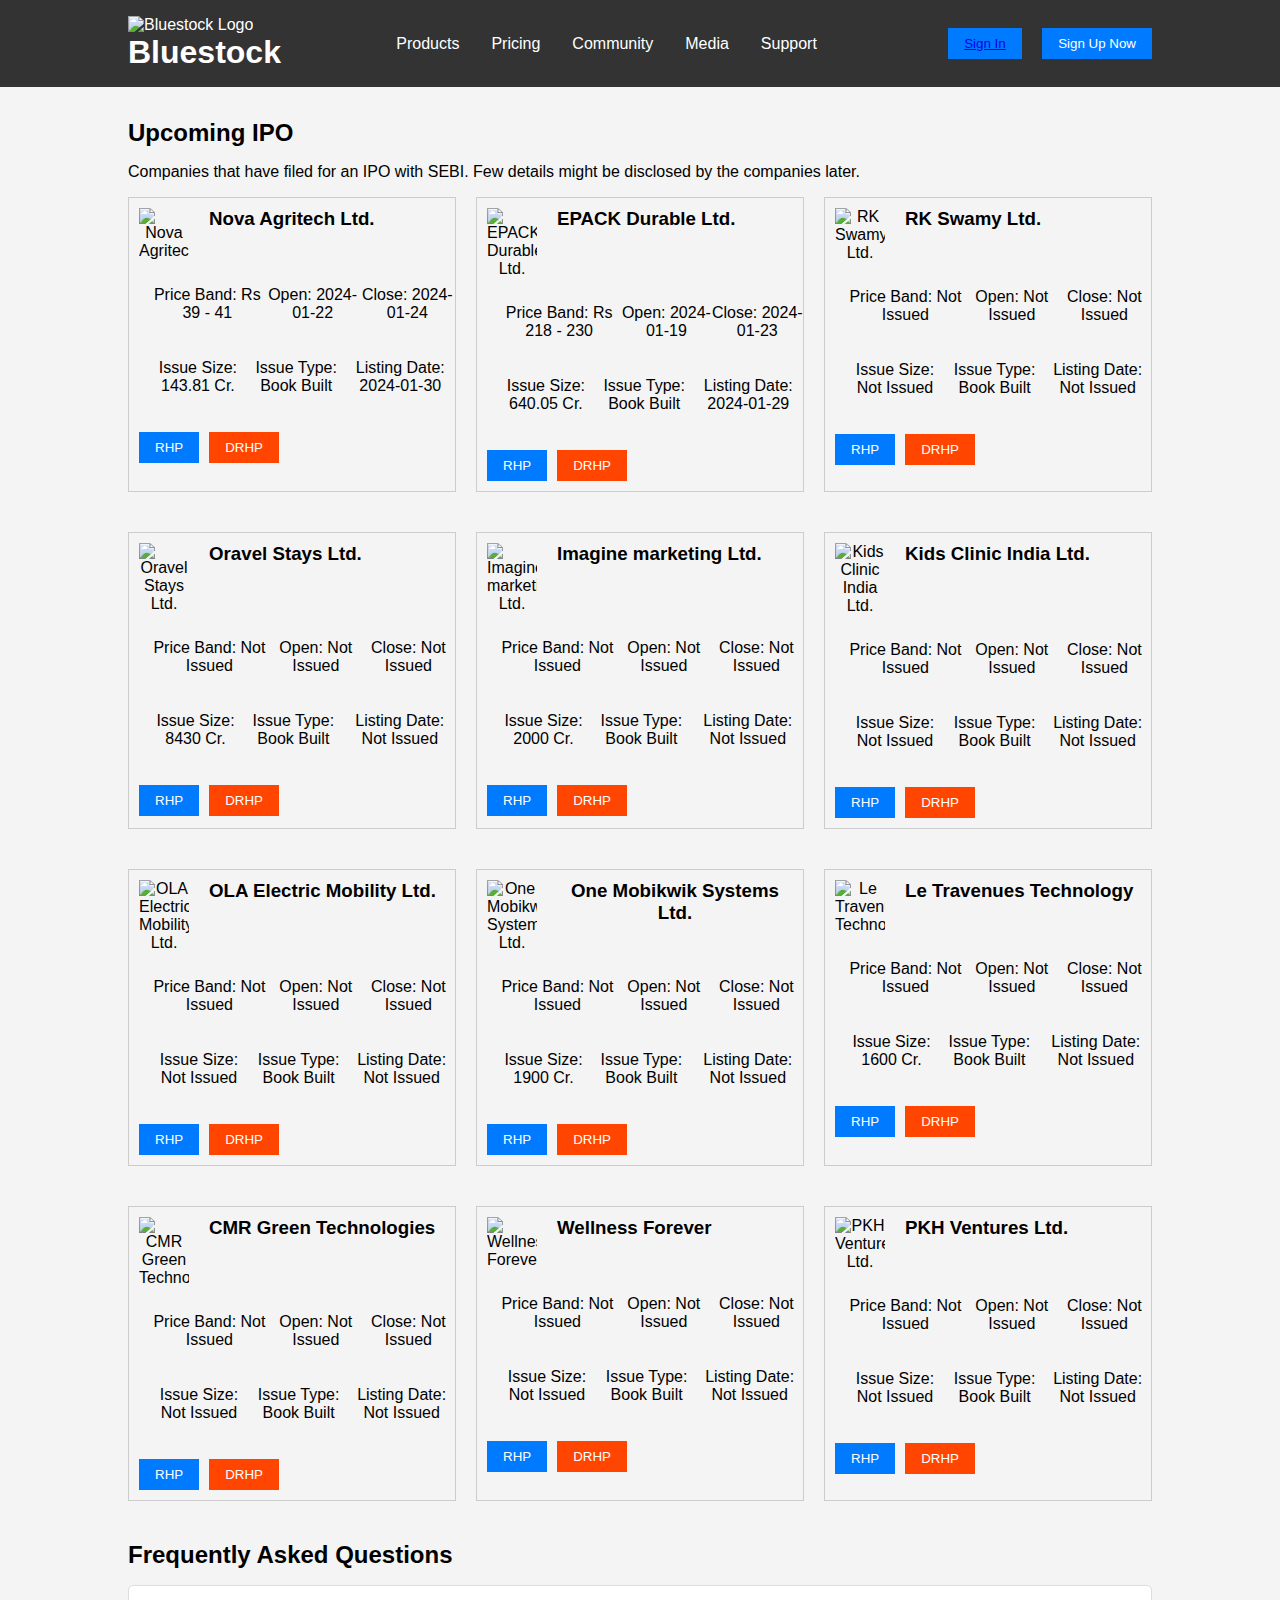
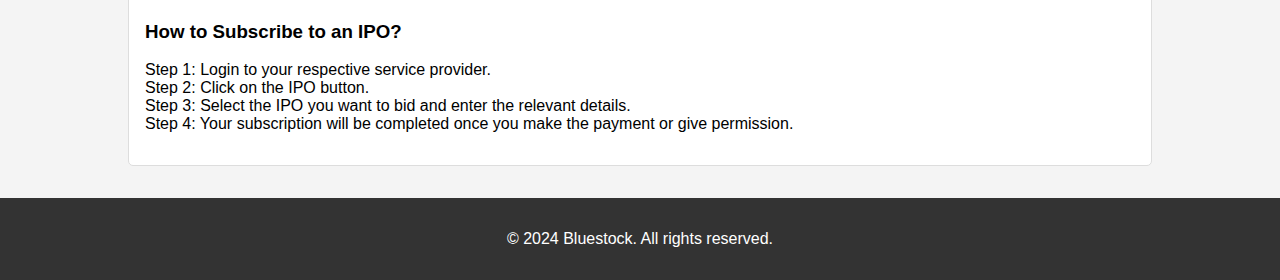
==== Bluestock/Bluestock Main/index.html @ f3063eab "Add files via upload" ====
<!DOCTYPE html>
                        <html lang="en">
                        <head>
                            <meta charset="UTF-8">
                            <meta name="viewport" content="width=device-width, initial-scale=1.0">
                            <title>Bluestock Website</title>
                            <link rel="stylesheet" href="styles.css">
                            <script src="script.js" defer></script>
                            <style>
                                .ipo-item {
                                    display: flex;
                                    flex-direction: column;
                                    align-items: flex-start;
                                    padding: 10px;
                                    border: 1px solid #ccc;
                                    margin-bottom: 20px;
                                }
                                .ipo-item img {
                                    width: 50px; /* Adjust the size as needed */
                                    height: auto;
                                    margin-bottom: 10px;
                                }
                                .ipo-row {
                                    display: flex;
                                    justify-content: space-between;
                                    width: 100%;
                                    margin-bottom: 5px;
                                }
                                .button-row {
                                    display: flex;
                                    justify-content: flex-start;
                                    gap: 10px; 
                                }
                                .header-row{
                                    display: flex;
                                    justify-content: flex-start;
                                    gap: 20px;
                                }
                            </style>
                        </head>
                        <body>
                            <header>
                                <div class="container">
                                    <div class="logo">
                                        <img src="assets/bluestock logo.png" alt="Bluestock Logo">
                                        <h1>Bluestock</h1>
                                    </div>
                                    <nav>
                                        <ul>
                                            <li><a href="products.html">Products</a></li>
                                            <li><a href="pricing.html">Pricing</a></li>
                                            <li><a href="community.html">Community</a></li>
                                            <li><a href="media.html">Media</a></li>
                                            <li><a href="support.html">Support</a></li>
                                        </ul>
                                    </nav>
                                    <div class="auth-buttons">
                                        <button onclick="location.href='signin.html'"><a href="https://play.google.com/store/apps/details?id=in.bluestock.app" class="app-link">Sign In</a></button>
                                        <button onclick="location.href='signup.html'">Sign Up Now</button>
                                    </div>
                                </div>
                            </header>
                            <main>
                                <section class="upcoming-ipo">
                                    <h2>Upcoming IPO</h2>
                                    <p>Companies that have filed for an IPO with SEBI. Few details might be disclosed by the companies later.</p>
                                    <div class="ipo-list">
                                        <div class="ipo-item">
                                            <div class="header-row">
                                            <img src="assets/IPO Item/Nova Agritech Ltd..png" alt="Nova Agritech">
                                            <h3>Nova Agritech Ltd.</h3>
                                            </div>
                                            <div class="ipo-row">
                                                <p>Price Band: Rs 39 - 41</p>
                                                <p>Open: 2024-01-22</p>
                                                <p>Close: 2024-01-24</p>
                                            </div>
                                            <div class="ipo-row">
                                                <p>Issue Size: 143.81 Cr.</p>
                                                <p>Issue Type: Book Built</p>
                                                <p>Listing Date: 2024-01-30</p>
                                            </div>
                                            <div class="button-row">
                                                <button class="rhp">RHP</button>
                                                <button class="drhp">DRHP</button>
                                            </div>
                                        </div>
                                        <div class="ipo-item">
                                            <div class="header-row">
                                            <img src="assets/IPO Item/EPACK Durable Ltd..png" alt="EPACK Durable Ltd.">
                                            <h3>EPACK Durable Ltd.</h3>
                                            </div>
                                            <div class="ipo-row">
                                                <p>Price Band: Rs 218 - 230</p>
                                                <p>Open: 2024-01-19</p>
                                                <p>Close: 2024-01-23</p>
                                            </div>
                                            <div class="ipo-row">
                                                <p>Issue Size: 640.05 Cr.</p>
                                                <p>Issue Type: Book Built</p>
                                                <p>Listing Date: 2024-01-29</p>
                                            </div>
                                            <div class="button-row">
                                                <button class="rhp">RHP</button>
                                                <button class="drhp">DRHP</button>
                                            </div>
                                        </div>
                                        <div class="ipo-item">
                                            <div class="header-row">
                                            <img src="assets/IPO Item/RK Swamy Ltd..png" alt="RK Swamy Ltd.">
                                            <h3>RK Swamy Ltd.</h3>
                                            </div>
                                            <div class="ipo-row">
                                                <p>Price Band: Not Issued</p>
                                                <p>Open: Not Issued</p>
                                                <p>Close: Not Issued</p>
                                            </div>
                                            <div class="ipo-row">
                                                <p>Issue Size: Not Issued</p>
                                                <p>Issue Type: Book Built</p>
                                                <p>Listing Date: Not Issued</p>
                                            </div>
                                            <div class="button-row">
                                                <button class="rhp">RHP</button>
                                                <button class="drhp">DRHP</button>
                                            </div>
                                        </div>
                                        <div class="ipo-item">
                                            <div class="header-row">
                                            <img src="assets/IPO Item/Oravel Stays Ltd..png" alt="Oravel Stays Ltd.">
                                            
                                            <h3>Oravel Stays Ltd.</h3>
                                            </div>
                                            <div class="ipo-row">
                                                <p>Price Band: Not Issued</p>
                                                <p>Open: Not Issued</p>
                                                <p>Close: Not Issued</p>
                                            </div>
                                            <div class="ipo-row">
                                                <p>Issue Size: 8430 Cr.</p>
                                                <p>Issue Type: Book Built</p>
                                                <p>Listing Date: Not Issued</p>
                                            </div>
                                            <div class="button-row">
                                                <button class="rhp">RHP</button>
                                                <button class="drhp">DRHP</button>
                                            </div>
                                        </div>
                                        <div class="ipo-item">
                                            <div class="header-row">
                                            <img src="assets/IPO Item/Imagine marketing Ltd..png" alt="Imagine marketing Ltd.">
                                            <h3>Imagine marketing Ltd.</h3>
                                            </div>
                                            <div class="ipo-row">
                                                <p>Price Band: Not Issued</p>
                                                <p>Open: Not Issued</p>
                                                <p>Close: Not Issued</p>
                                            </div>
                                            <div class="ipo-row">
                                                <p>Issue Size: 2000 Cr.</p>
                                                <p>Issue Type: Book Built</p>
                                                <p>Listing Date: Not Issued</p>
                                            </div>
                                            <div class="button-row">
                                                <button class="rhp">RHP</button>
                                                <button class="drhp">DRHP</button>
                                            </div>
                                        </div>
                                        <div class="ipo-item">
                                            <div class="header-row">
                                            <img src="assets/IPO Item/Kids Clinic India Ltd..png" alt="Kids Clinic India Ltd.">
                                            <h3>Kids Clinic India Ltd.</h3>
                                            </div>
                                            <div class="ipo-row">
                                                <p>Price Band: Not Issued</p>
                                                <p>Open: Not Issued </p>
                                                <p> Close:  Not Issued</p>
                                            </div>
                                            <div class="ipo-row">
                                                <p>Issue Size: Not Issued</p>
                                                <p>Issue Type: Book Built</p>
                                                <p>Listing Date: Not Issued</p>
                                            </div>
                                            <div class="button-row">
                                                <button class="rhp">RHP</button>
                                                <button class="drhp">DRHP</button>
                                            </div>
                                        </div>
                                        <div class="ipo-item">
                                            <div class="header-row">
                                            <img src="assets/IPO Item/OLA Electric Mobility Ltd..png" alt="OLA Electric Mobility Ltd.">
                                            <h3>OLA Electric Mobility Ltd.</h3>
                                            </div>
                                            <div class="ipo-row">
                                                <p>Price Band: Not Issued</p>
                                                <p>Open: Not Issued</p>
                                                <p>Close: Not Issued</p>
                                            </div>
                                            <div class="ipo-row">
                                                <p>Issue Size: Not Issued</p>
                                                <p>Issue Type: Book Built</p>
                                                <p>Listing Date: Not Issued</p>
                                            </div>
                                            <div class="button-row">
                                                <button class="rhp">RHP</button>
                                                <button class="drhp">DRHP</button>
                                            </div>
                                        </div>
                                        <div class="ipo-item">
                                            <div class="header-row">
                                            <img src="assets/IPO Item/One MObikwik Systems Ltd..png" alt="One Mobikwik Systems Ltd.">
                                            <h3>One Mobikwik Systems Ltd.</h3>
                                            </div>
                                            <div class="ipo-row">
                                                <p>Price Band: Not Issued</p>
                                                <p>Open: Not Issued</p>
                                                <p>Close: Not Issued</p>
                                            </div>
                                            <div class="ipo-row">
                                                <p>Issue Size: 1900 Cr.</p>
                                                <p>Issue Type: Book Built</p>
                                                <p>Listing Date: Not Issued</p>
                                            </div>
                                            <div class="button-row">
                                                <button class="rhp">RHP</button>
                                                <button class="drhp">DRHP</button>
                                            </div>
                                            </div>
                                            <div class="ipo-item">
                                                <div class="header-row">
                                                <img src="assets/IPO Item/Le Travenues Technology.png" alt="Le Travenues Technology">
                                                <h3>Le Travenues Technology</h3>
                                            </div>
                                                <div class="ipo-row">
                                                <p>Price Band: Not Issued</p>
                                                <p>Open: Not Issued</p>
                                                <p>Close: Not Issued</p>
                                                </div>
                                                <div class="ipo-row">
                                                <p>Issue Size: 1600 Cr.</p>
                                                <p>Issue Type: Book Built</p>
                                                <p>Listing Date: Not Issued</p>
                                                </div>
                                                <div class="button-row">
                                                    <button class="rhp">RHP</button>
                                                    <button class="drhp">DRHP</button>
                                                </div>
                                            </div>
                                            <div class="ipo-item">
                                                <div class="header-row">
                                                <img src="assets/IPO Item/CMR Green Technologies.png" alt="CMR Green Technologies">
                                                <h3>CMR Green Technologies</h3>
                                                </div>
                                                <div class="ipo-row">
                                                <p>Price Band: Not Issued</p>
                                                <p>Open: Not Issued</p>
                                                <p>Close: Not Issued</p>
                                                </div>
                                                <div class="ipo-row">
                                                <p>Issue Size: Not Issued</p>
                                                <p>Issue Type: Book Built</p>
                                                <p>Listing Date: Not Issued</p>
                                                </div>
                                                <div class="button-row">
                                                    <button class="rhp">RHP</button>
                                                    <button class="drhp">DRHP</button>
                                                </div>
                                            </div>
                                            <div class="ipo-item">
                                                <div class="header-row">
                                                <img src="assets/IPO Item/wellness Forever.png" alt="Wellness Forever">
                                                <h3>Wellness Forever</h3>
                                                </div>
                                                <div class="ipo-row">
                                                <p>Price Band: Not Issued</p>
                                                <p>Open: Not Issued</p>
                                                <p>Close: Not Issued</p>
                                                </div>
                                                <div class="ipo-row">
                                                <p>Issue Size: Not Issued</p>
                                                <p>Issue Type: Book Built</p>
                                                <p>Listing Date: Not Issued</p>
                                                </div>
                                                <div class="button-row">
                                                    <button class="rhp">RHP</button>
                                                    <button class="drhp">DRHP</button>
                                                </div>
                                            </div>
                                            <div class="ipo-item">
                                                <div class="header-row">
                                                <img src="assets/IPO Item/PKH Ventures Ltd..png" alt="PKH Ventures Ltd.">
                                                <h3>PKH Ventures Ltd.</h3>
                                                </div>
                                                <div class="ipo-row">
                                                <p>Price Band: Not Issued</p>
                                                <p>Open: Not Issued</p>
                                                <p>Close: Not Issued</p>
                                                </div>
                                                <div class="ipo-row">
                                                <p>Issue Size: Not Issued</p>
                                                <p>Issue Type: Book Built</p>
                                                <p>Listing Date: Not Issued</p>
                                                </div>
                                                <div class="button-row">
                                                    <button class="rhp">RHP</button>
                                                    <button class="drhp">DRHP</button>
                                                </div>
                                            </div>
                                            
                                        </div>
                                    </section>
                                    <section class="faq">
                                        <h2>Frequently Asked Questions</h2>
                                        <div class="faq-item">
                                            <h3>How to Subscribe to an IPO?</h3>
                                            <p>
                                                Step 1: Login to your respective service provider.<br>
                                                Step 2: Click on the IPO button.<br>
                                                Step 3: Select the IPO you want to bid and enter the relevant details.<br>
                                                Step 4: Your subscription will be completed once you make the payment or give permission.
                                            </p>
                                        </div>
                                       
                                    </section>
                                </main>
                                <footer>
                                    <p>&copy; 2024 Bluestock. All rights reserved.</p>
                                </footer>
                            </body>
                            </html>
---- Bluestock/Bluestock Main/styles.css ----
body {
  font-family: Arial, sans-serif;
  margin: 0;
  padding: 0;
  background-color: #f4f4f4;
}

header {
  background-color: #333;
  color: white;
  padding: 1rem 0;
}

.container {
  width: 80%;
  margin: 0 auto;
  display: flex;
  justify-content: space-between;
  align-items: center;
}

.logo img {
  width: 50px;
  height: auto;
  margin-right: 10px;
}

.logo h1 {
  margin: 0;
}

nav ul {
  list-style: none;
  margin: 0;
  padding: 0;
  display: flex;
}

nav ul li {
  margin: 0 1rem;
}

nav ul li a {
  color: white;
  text-decoration: none;
}

.auth-buttons button {
  margin-left: 1rem;
  padding: 0.5rem 1rem;
  background-color: #007bff;
  color: white;
  border: none;
  cursor: pointer;
}

.auth-buttons button:hover {
  background-color: #0056b3;
}

main {
  width: 80%;
  margin: 2rem auto;
}

.upcoming-ipo h2,
.faq h2 {
  margin-bottom: 1rem;
}

/* .ipo-list {
  display: grid;
  grid-template-columns: repeat(3, 1fr);
  grid-gap: 1rem;
}

.ipo-item {
  background-color: white;
  padding: 1rem;
  border: 1px solid #ddd;
  border-radius: 5px;
  text-align: center;
} */

.ipo-list {
  display: grid;
  grid-template-columns: repeat(3, 1fr);
  gap: 20px;
}

.ipo-item {
  border: 1px solid #ddd;
  padding: 10px;
  text-align: center;
}


.ipo-item img {
  width: 100%;
  height: auto;
  margin-bottom: 1rem;
}

.ipo-item h3 {
  margin-top: 0;
}

.ipo-item button {
  margin-top: 1rem;
  padding: 0.5rem 1rem;
  background-color: #007bff;
  color: white;
  border: none;
  cursor: pointer;
}

.ipo-item button:hover {
  background-color: #0056b3;
}

 .drhp {
  background-color: orangered !important;
}
.rhp{
  color: #ddd;
  
}

.faq-item {
  background-color: white;
  padding: 1rem;
  border: 1px solid #ddd;
  border-radius: 5px;
  margin-bottom: 1rem;
}
.ipo-row {
  display: flex;
  justify-content: space-between;
  width: 88.5%;
  padding-left: 10px;
  padding-right: 10px;
  margin: 0px;
  
}
.ipo-details {
  display: flex;
  flex-direction: column;
  align-items: flex-start;
  gap: 5px;
}
footer {
  text-align: center;
  padding: 1rem 0;
  background-color: #333;
  color: white;
}
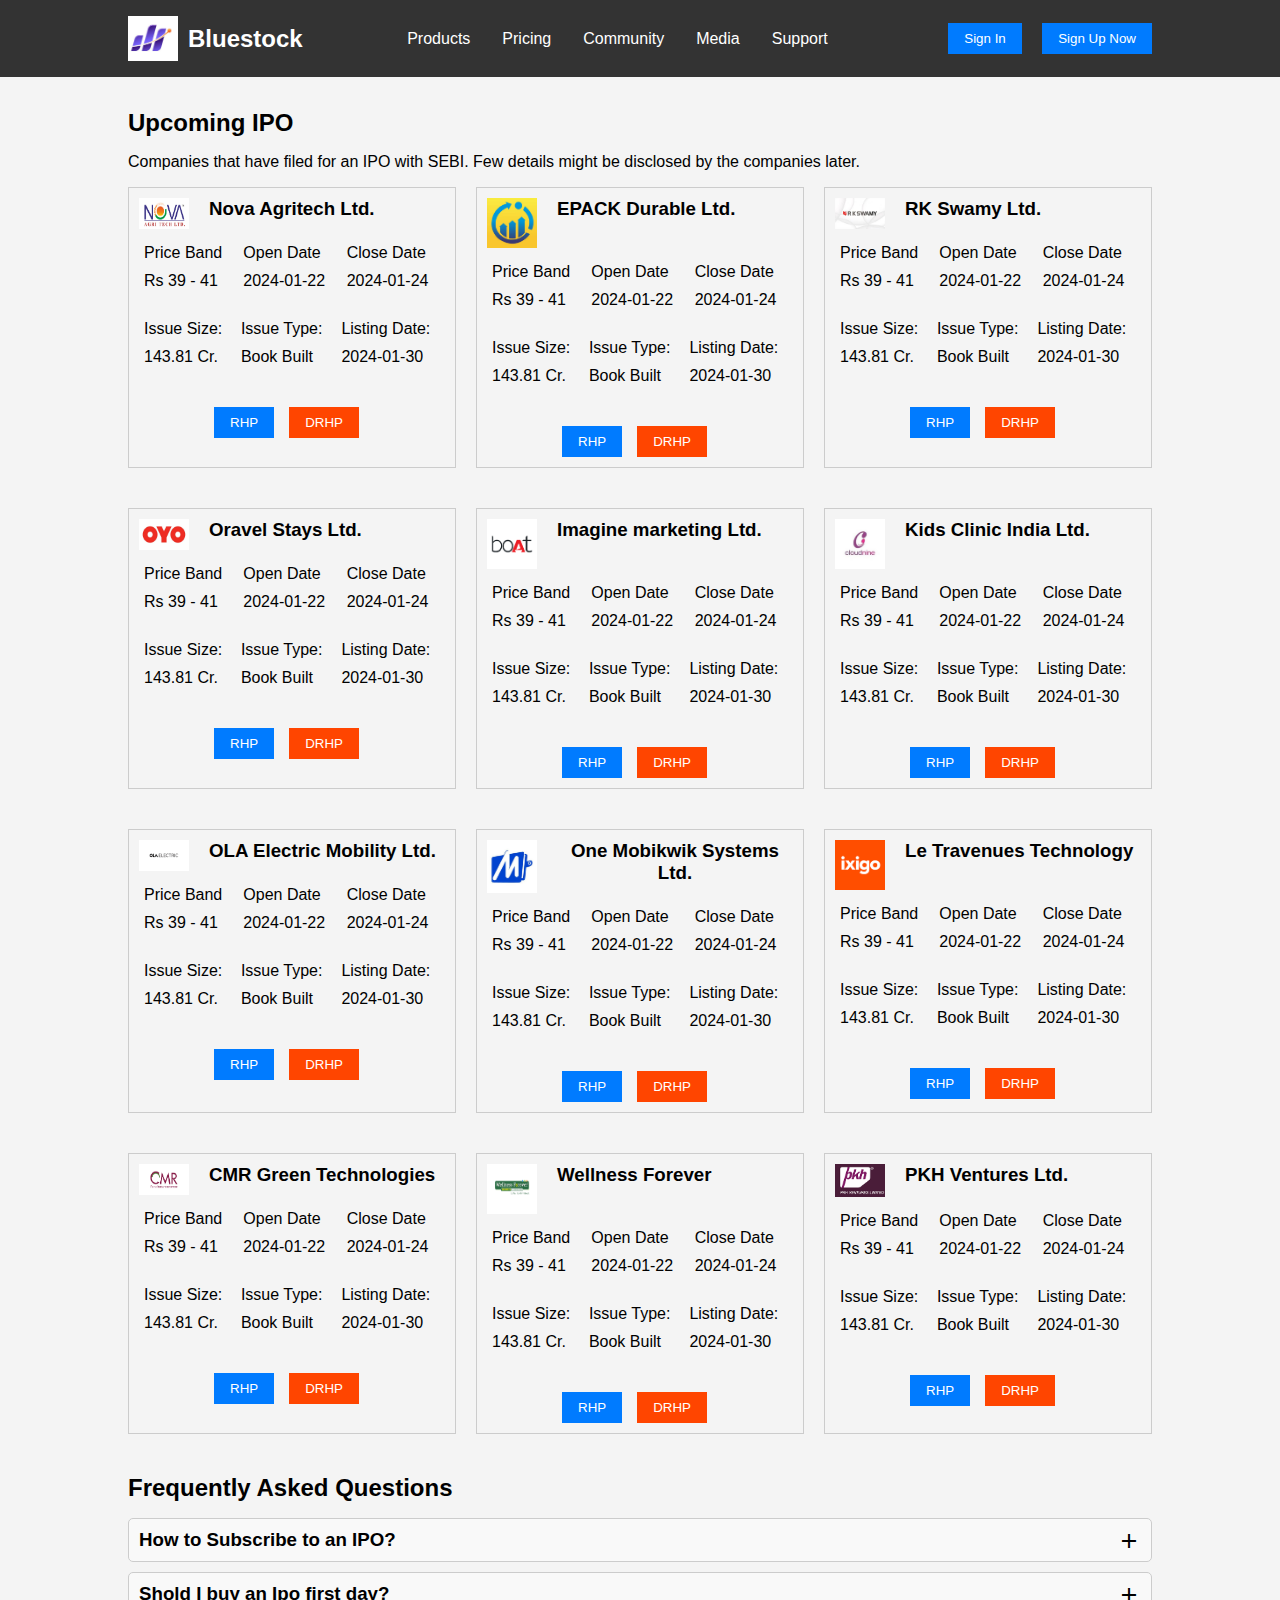
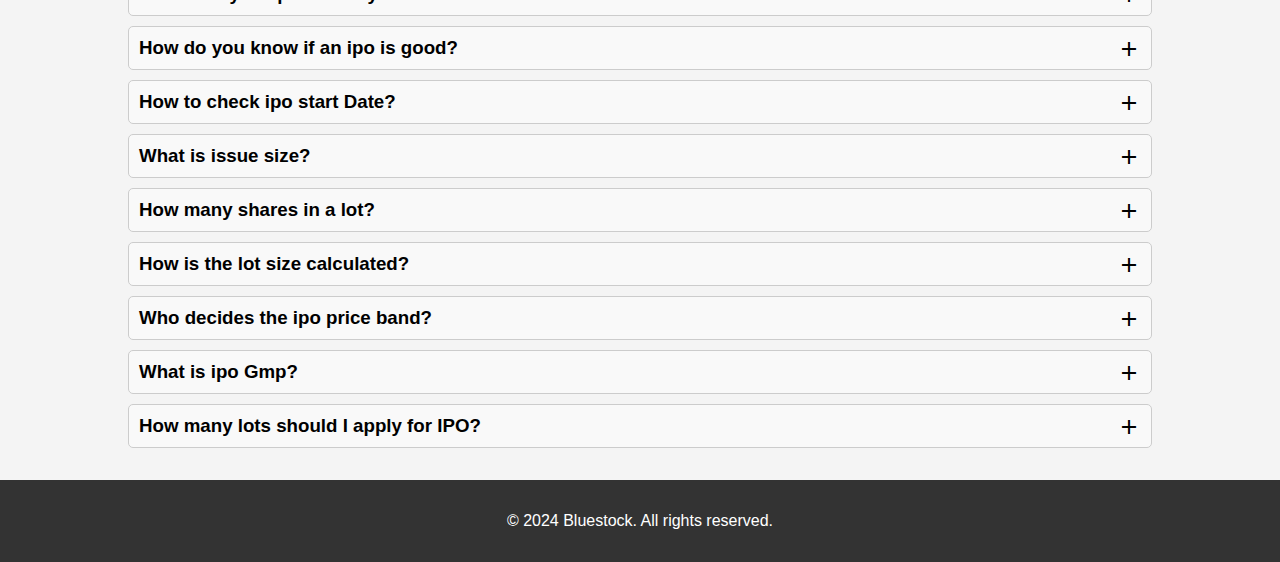
==== commit dc962359: "Add files via upload" ====
--- a/Bluestock/Bluestock Main/index.html
+++ b/Bluestock/Bluestock Main/index.html
@@ -5,6 +5,7 @@
                             <meta name="viewport" content="width=device-width, initial-scale=1.0">
                             <title>Bluestock Website</title>
                             <link rel="stylesheet" href="styles.css">
+                            <link rel="stylesheet" href="https://fonts.googleapis.com/css2?family=Material+Symbols+Outlined:opsz,wght,FILL,GRAD@20..48,100..700,0..1,-50..200" />
                             <script src="script.js" defer></script>
                             <style>
                                 .ipo-item {
@@ -36,6 +37,88 @@
                                     justify-content: flex-start;
                                     gap: 20px;
                                 }
+                                .faq-item {
+    position: relative;
+    padding: 10px;
+    border: 1px solid #ccc;
+    margin: 10px 0;
+    background-color: #f9f9f9;
+  }
+
+  .faq-item h3 {
+    margin: 0;
+    padding-right: 30px; /* Space for the icon */
+  }
+
+  .faq-item .material-symbols-outlined {
+    position: absolute;
+    top: 10px;
+    right: 10px;
+    cursor: pointer;
+  }
+
+  .faq-item {
+    position: relative;
+    padding: 10px;
+    border: 1px solid #ccc;
+    margin: 10px 0;
+    background-color: #f9f9f9;
+  }
+
+  .faq-item h3 {
+    margin: 0;
+    padding-right: 30px; /* Space for the icon */
+    cursor: pointer;
+  }
+
+  .faq-item p {
+    display: none; /* Initially hide the paragraph */
+  }
+
+  .faq-item .material-symbols-outlined {
+    position: absolute;
+    top: 10px;
+    right: 10px;
+    cursor: pointer;
+  }
+
+    
+  table {
+    width: 100%;
+    border-collapse: collapse;
+    border-spacing: 0 10px; /* Space between rows */
+    margin-bottom: 20px;
+  }
+  th, td {
+    padding: 5px 5px; /* Add padding inside cells */
+    text-align: left;
+    
+  }
+
+  .button-row {
+    display: flex;
+    justify-content: center;
+    align-items: center; /* Center the buttons horizontally */
+    gap: 15px; /* Space between buttons */
+    margin-left: 75px;
+  }
+ 
+  .logo {
+    display: flex; /* Make the container a flexbox */
+    align-items: center; /* Center items vertically */
+  }
+
+  .logo img {
+    width: 50px; /* Set a fixed width for the image */
+    height: auto; /* Maintain aspect ratio */
+    margin-right: 10px; /* Space between image and heading */
+  }
+
+  .logo h1 {
+    margin: 0; /* Remove default margin */
+    font-size: 24px; /* Set font size */
+  }
+ 
                             </style>
                         </head>
                         <body>
@@ -70,16 +153,38 @@
                                             <img src="assets/IPO Item/Nova Agritech Ltd..png" alt="Nova Agritech">
                                             <h3>Nova Agritech Ltd.</h3>
                                             </div>
-                                            <div class="ipo-row">
-                                                <p>Price Band: Rs 39 - 41</p>
-                                                <p>Open: 2024-01-22</p>
-                                                <p>Close: 2024-01-24</p>
-                                            </div>
-                                            <div class="ipo-row">
-                                                <p>Issue Size: 143.81 Cr.</p>
-                                                <p>Issue Type: Book Built</p>
-                                                <p>Listing Date: 2024-01-30</p>
-                                            </div>
+                                            <table>
+                                               
+                                                <tr>
+                                                  <td>Price Band</td>
+                                                  <td>Open Date</td>
+                                                  <td>Close Date</td>
+                                                 
+                                                </tr>
+                                                <tr>
+                                                    <td>Rs 39 - 41</td>
+                                                  <td>2024-01-22</td>
+                                                  <td>2024-01-24</td>
+                                                </tr>
+                                              
+                                              </table>
+
+                                              <table>
+                                               
+                                                <tr>
+                                                  <td>Issue Size:</td>
+                                                  <td>Issue Type:</td>
+                                                  <td>Listing Date:</td>
+                                                 
+                                                </tr>
+                                                <tr>
+                                                    <td>143.81 Cr.</td>
+                                                  <td>Book Built</td>
+                                                  <td>2024-01-30</td>
+                                                </tr>
+                                              
+                                              </table>
+                                            
                                             <div class="button-row">
                                                 <button class="rhp">RHP</button>
                                                 <button class="drhp">DRHP</button>
@@ -90,16 +195,37 @@
                                             <img src="assets/IPO Item/EPACK Durable Ltd..png" alt="EPACK Durable Ltd.">
                                             <h3>EPACK Durable Ltd.</h3>
                                             </div>
-                                            <div class="ipo-row">
-                                                <p>Price Band: Rs 218 - 230</p>
-                                                <p>Open: 2024-01-19</p>
-                                                <p>Close: 2024-01-23</p>
-                                            </div>
-                                            <div class="ipo-row">
-                                                <p>Issue Size: 640.05 Cr.</p>
-                                                <p>Issue Type: Book Built</p>
-                                                <p>Listing Date: 2024-01-29</p>
-                                            </div>
+                                            <table>
+                                               
+                                                <tr>
+                                                  <td>Price Band</td>
+                                                  <td>Open Date</td>
+                                                  <td>Close Date</td>
+                                                 
+                                                </tr>
+                                                <tr>
+                                                    <td>Rs 39 - 41</td>
+                                                  <td>2024-01-22</td>
+                                                  <td>2024-01-24</td>
+                                                </tr>
+                                              
+                                              </table>
+
+                                              <table>
+                                               
+                                                <tr>
+                                                  <td>Issue Size:</td>
+                                                  <td>Issue Type:</td>
+                                                  <td>Listing Date:</td>
+                                                 
+                                                </tr>
+                                                <tr>
+                                                    <td>143.81 Cr.</td>
+                                                  <td>Book Built</td>
+                                                  <td>2024-01-30</td>
+                                                </tr>
+                                              
+                                              </table>
                                             <div class="button-row">
                                                 <button class="rhp">RHP</button>
                                                 <button class="drhp">DRHP</button>
@@ -110,16 +236,37 @@
                                             <img src="assets/IPO Item/RK Swamy Ltd..png" alt="RK Swamy Ltd.">
                                             <h3>RK Swamy Ltd.</h3>
                                             </div>
-                                            <div class="ipo-row">
-                                                <p>Price Band: Not Issued</p>
-                                                <p>Open: Not Issued</p>
-                                                <p>Close: Not Issued</p>
-                                            </div>
-                                            <div class="ipo-row">
-                                                <p>Issue Size: Not Issued</p>
-                                                <p>Issue Type: Book Built</p>
-                                                <p>Listing Date: Not Issued</p>
-                                            </div>
+                                            <table>
+                                               
+                                                <tr>
+                                                  <td>Price Band</td>
+                                                  <td>Open Date</td>
+                                                  <td>Close Date</td>
+                                                 
+                                                </tr>
+                                                <tr>
+                                                    <td>Rs 39 - 41</td>
+                                                  <td>2024-01-22</td>
+                                                  <td>2024-01-24</td>
+                                                </tr>
+                                              
+                                              </table>
+
+                                              <table>
+                                               
+                                                <tr>
+                                                  <td>Issue Size:</td>
+                                                  <td>Issue Type:</td>
+                                                  <td>Listing Date:</td>
+                                                 
+                                                </tr>
+                                                <tr>
+                                                    <td>143.81 Cr.</td>
+                                                  <td>Book Built</td>
+                                                  <td>2024-01-30</td>
+                                                </tr>
+                                              
+                                              </table>
                                             <div class="button-row">
                                                 <button class="rhp">RHP</button>
                                                 <button class="drhp">DRHP</button>
@@ -131,16 +278,37 @@
                                             
                                             <h3>Oravel Stays Ltd.</h3>
                                             </div>
-                                            <div class="ipo-row">
-                                                <p>Price Band: Not Issued</p>
-                                                <p>Open: Not Issued</p>
-                                                <p>Close: Not Issued</p>
-                                            </div>
-                                            <div class="ipo-row">
-                                                <p>Issue Size: 8430 Cr.</p>
-                                                <p>Issue Type: Book Built</p>
-                                                <p>Listing Date: Not Issued</p>
-                                            </div>
+                                            <table>
+                                               
+                                                <tr>
+                                                  <td>Price Band</td>
+                                                  <td>Open Date</td>
+                                                  <td>Close Date</td>
+                                                 
+                                                </tr>
+                                                <tr>
+                                                    <td>Rs 39 - 41</td>
+                                                  <td>2024-01-22</td>
+                                                  <td>2024-01-24</td>
+                                                </tr>
+                                              
+                                              </table>
+
+                                              <table>
+                                               
+                                                <tr>
+                                                  <td>Issue Size:</td>
+                                                  <td>Issue Type:</td>
+                                                  <td>Listing Date:</td>
+                                                 
+                                                </tr>
+                                                <tr>
+                                                    <td>143.81 Cr.</td>
+                                                  <td>Book Built</td>
+                                                  <td>2024-01-30</td>
+                                                </tr>
+                                              
+                                              </table>
                                             <div class="button-row">
                                                 <button class="rhp">RHP</button>
                                                 <button class="drhp">DRHP</button>
@@ -151,16 +319,37 @@
                                             <img src="assets/IPO Item/Imagine marketing Ltd..png" alt="Imagine marketing Ltd.">
                                             <h3>Imagine marketing Ltd.</h3>
                                             </div>
-                                            <div class="ipo-row">
-                                                <p>Price Band: Not Issued</p>
-                                                <p>Open: Not Issued</p>
-                                                <p>Close: Not Issued</p>
-                                            </div>
-                                            <div class="ipo-row">
-                                                <p>Issue Size: 2000 Cr.</p>
-                                                <p>Issue Type: Book Built</p>
-                                                <p>Listing Date: Not Issued</p>
-                                            </div>
+                                            <table>
+                                               
+                                                <tr>
+                                                  <td>Price Band</td>
+                                                  <td>Open Date</td>
+                                                  <td>Close Date</td>
+                                                 
+                                                </tr>
+                                                <tr>
+                                                    <td>Rs 39 - 41</td>
+                                                  <td>2024-01-22</td>
+                                                  <td>2024-01-24</td>
+                                                </tr>
+                                              
+                                              </table>
+
+                                              <table>
+                                               
+                                                <tr>
+                                                  <td>Issue Size:</td>
+                                                  <td>Issue Type:</td>
+                                                  <td>Listing Date:</td>
+                                                 
+                                                </tr>
+                                                <tr>
+                                                    <td>143.81 Cr.</td>
+                                                  <td>Book Built</td>
+                                                  <td>2024-01-30</td>
+                                                </tr>
+                                              
+                                              </table>
                                             <div class="button-row">
                                                 <button class="rhp">RHP</button>
                                                 <button class="drhp">DRHP</button>
@@ -171,16 +360,37 @@
                                             <img src="assets/IPO Item/Kids Clinic India Ltd..png" alt="Kids Clinic India Ltd.">
                                             <h3>Kids Clinic India Ltd.</h3>
                                             </div>
-                                            <div class="ipo-row">
-                                                <p>Price Band: Not Issued</p>
-                                                <p>Open: Not Issued </p>
-                                                <p> Close:  Not Issued</p>
-                                            </div>
-                                            <div class="ipo-row">
-                                                <p>Issue Size: Not Issued</p>
-                                                <p>Issue Type: Book Built</p>
-                                                <p>Listing Date: Not Issued</p>
-                                            </div>
+                                            <table>
+                                               
+                                                <tr>
+                                                  <td>Price Band</td>
+                                                  <td>Open Date</td>
+                                                  <td>Close Date</td>
+                                                 
+                                                </tr>
+                                                <tr>
+                                                    <td>Rs 39 - 41</td>
+                                                  <td>2024-01-22</td>
+                                                  <td>2024-01-24</td>
+                                                </tr>
+                                              
+                                              </table>
+
+                                              <table>
+                                               
+                                                <tr>
+                                                  <td>Issue Size:</td>
+                                                  <td>Issue Type:</td>
+                                                  <td>Listing Date:</td>
+                                                 
+                                                </tr>
+                                                <tr>
+                                                    <td>143.81 Cr.</td>
+                                                  <td>Book Built</td>
+                                                  <td>2024-01-30</td>
+                                                </tr>
+                                              
+                                              </table>
                                             <div class="button-row">
                                                 <button class="rhp">RHP</button>
                                                 <button class="drhp">DRHP</button>
@@ -191,16 +401,37 @@
                                             <img src="assets/IPO Item/OLA Electric Mobility Ltd..png" alt="OLA Electric Mobility Ltd.">
                                             <h3>OLA Electric Mobility Ltd.</h3>
                                             </div>
-                                            <div class="ipo-row">
-                                                <p>Price Band: Not Issued</p>
-                                                <p>Open: Not Issued</p>
-                                                <p>Close: Not Issued</p>
-                                            </div>
-                                            <div class="ipo-row">
-                                                <p>Issue Size: Not Issued</p>
-                                                <p>Issue Type: Book Built</p>
-                                                <p>Listing Date: Not Issued</p>
-                                            </div>
+                                            <table>
+                                               
+                                                <tr>
+                                                  <td>Price Band</td>
+                                                  <td>Open Date</td>
+                                                  <td>Close Date</td>
+                                                 
+                                                </tr>
+                                                <tr>
+                                                    <td>Rs 39 - 41</td>
+                                                  <td>2024-01-22</td>
+                                                  <td>2024-01-24</td>
+                                                </tr>
+                                              
+                                              </table>
+
+                                              <table>
+                                               
+                                                <tr>
+                                                  <td>Issue Size:</td>
+                                                  <td>Issue Type:</td>
+                                                  <td>Listing Date:</td>
+                                                 
+                                                </tr>
+                                                <tr>
+                                                    <td>143.81 Cr.</td>
+                                                  <td>Book Built</td>
+                                                  <td>2024-01-30</td>
+                                                </tr>
+                                              
+                                              </table>
                                             <div class="button-row">
                                                 <button class="rhp">RHP</button>
                                                 <button class="drhp">DRHP</button>
@@ -211,16 +442,37 @@
                                             <img src="assets/IPO Item/One MObikwik Systems Ltd..png" alt="One Mobikwik Systems Ltd.">
                                             <h3>One Mobikwik Systems Ltd.</h3>
                                             </div>
-                                            <div class="ipo-row">
-                                                <p>Price Band: Not Issued</p>
-                                                <p>Open: Not Issued</p>
-                                                <p>Close: Not Issued</p>
-                                            </div>
-                                            <div class="ipo-row">
-                                                <p>Issue Size: 1900 Cr.</p>
-                                                <p>Issue Type: Book Built</p>
-                                                <p>Listing Date: Not Issued</p>
-                                            </div>
+                                            <table>
+                                               
+                                                <tr>
+                                                  <td>Price Band</td>
+                                                  <td>Open Date</td>
+                                                  <td>Close Date</td>
+                                                 
+                                                </tr>
+                                                <tr>
+                                                    <td>Rs 39 - 41</td>
+                                                  <td>2024-01-22</td>
+                                                  <td>2024-01-24</td>
+                                                </tr>
+                                              
+                                              </table>
+
+                                              <table>
+                                               
+                                                <tr>
+                                                  <td>Issue Size:</td>
+                                                  <td>Issue Type:</td>
+                                                  <td>Listing Date:</td>
+                                                 
+                                                </tr>
+                                                <tr>
+                                                    <td>143.81 Cr.</td>
+                                                  <td>Book Built</td>
+                                                  <td>2024-01-30</td>
+                                                </tr>
+                                              
+                                              </table>
                                             <div class="button-row">
                                                 <button class="rhp">RHP</button>
                                                 <button class="drhp">DRHP</button>
@@ -231,16 +483,37 @@
                                                 <img src="assets/IPO Item/Le Travenues Technology.png" alt="Le Travenues Technology">
                                                 <h3>Le Travenues Technology</h3>
                                             </div>
-                                                <div class="ipo-row">
-                                                <p>Price Band: Not Issued</p>
-                                                <p>Open: Not Issued</p>
-                                                <p>Close: Not Issued</p>
-                                                </div>
-                                                <div class="ipo-row">
-                                                <p>Issue Size: 1600 Cr.</p>
-                                                <p>Issue Type: Book Built</p>
-                                                <p>Listing Date: Not Issued</p>
-                                                </div>
+                                            <table>
+                                               
+                                                <tr>
+                                                  <td>Price Band</td>
+                                                  <td>Open Date</td>
+                                                  <td>Close Date</td>
+                                                 
+                                                </tr>
+                                                <tr>
+                                                    <td>Rs 39 - 41</td>
+                                                  <td>2024-01-22</td>
+                                                  <td>2024-01-24</td>
+                                                </tr>
+                                              
+                                              </table>
+
+                                              <table>
+                                               
+                                                <tr>
+                                                  <td>Issue Size:</td>
+                                                  <td>Issue Type:</td>
+                                                  <td>Listing Date:</td>
+                                                 
+                                                </tr>
+                                                <tr>
+                                                    <td>143.81 Cr.</td>
+                                                  <td>Book Built</td>
+                                                  <td>2024-01-30</td>
+                                                </tr>
+                                              
+                                              </table>
                                                 <div class="button-row">
                                                     <button class="rhp">RHP</button>
                                                     <button class="drhp">DRHP</button>
@@ -251,16 +524,37 @@
                                                 <img src="assets/IPO Item/CMR Green Technologies.png" alt="CMR Green Technologies">
                                                 <h3>CMR Green Technologies</h3>
                                                 </div>
-                                                <div class="ipo-row">
-                                                <p>Price Band: Not Issued</p>
-                                                <p>Open: Not Issued</p>
-                                                <p>Close: Not Issued</p>
-                                                </div>
-                                                <div class="ipo-row">
-                                                <p>Issue Size: Not Issued</p>
-                                                <p>Issue Type: Book Built</p>
-                                                <p>Listing Date: Not Issued</p>
-                                                </div>
+                                                <table>
+                                               
+                                                    <tr>
+                                                      <td>Price Band</td>
+                                                      <td>Open Date</td>
+                                                      <td>Close Date</td>
+                                                     
+                                                    </tr>
+                                                    <tr>
+                                                        <td>Rs 39 - 41</td>
+                                                      <td>2024-01-22</td>
+                                                      <td>2024-01-24</td>
+                                                    </tr>
+                                                  
+                                                  </table>
+    
+                                                  <table>
+                                                   
+                                                    <tr>
+                                                      <td>Issue Size:</td>
+                                                      <td>Issue Type:</td>
+                                                      <td>Listing Date:</td>
+                                                     
+                                                    </tr>
+                                                    <tr>
+                                                        <td>143.81 Cr.</td>
+                                                      <td>Book Built</td>
+                                                      <td>2024-01-30</td>
+                                                    </tr>
+                                                  
+                                                  </table>
                                                 <div class="button-row">
                                                     <button class="rhp">RHP</button>
                                                     <button class="drhp">DRHP</button>
@@ -271,16 +565,37 @@
                                                 <img src="assets/IPO Item/wellness Forever.png" alt="Wellness Forever">
                                                 <h3>Wellness Forever</h3>
                                                 </div>
-                                                <div class="ipo-row">
-                                                <p>Price Band: Not Issued</p>
-                                                <p>Open: Not Issued</p>
-                                                <p>Close: Not Issued</p>
-                                                </div>
-                                                <div class="ipo-row">
-                                                <p>Issue Size: Not Issued</p>
-                                                <p>Issue Type: Book Built</p>
-                                                <p>Listing Date: Not Issued</p>
-                                                </div>
+                                                <table>
+                                               
+                                                    <tr>
+                                                      <td>Price Band</td>
+                                                      <td>Open Date</td>
+                                                      <td>Close Date</td>
+                                                     
+                                                    </tr>
+                                                    <tr>
+                                                        <td>Rs 39 - 41</td>
+                                                      <td>2024-01-22</td>
+                                                      <td>2024-01-24</td>
+                                                    </tr>
+                                                  
+                                                  </table>
+    
+                                                  <table>
+                                                   
+                                                    <tr>
+                                                      <td>Issue Size:</td>
+                                                      <td>Issue Type:</td>
+                                                      <td>Listing Date:</td>
+                                                     
+                                                    </tr>
+                                                    <tr>
+                                                        <td>143.81 Cr.</td>
+                                                      <td>Book Built</td>
+                                                      <td>2024-01-30</td>
+                                                    </tr>
+                                                  
+                                                  </table>
                                                 <div class="button-row">
                                                     <button class="rhp">RHP</button>
                                                     <button class="drhp">DRHP</button>
@@ -291,16 +606,37 @@
                                                 <img src="assets/IPO Item/PKH Ventures Ltd..png" alt="PKH Ventures Ltd.">
                                                 <h3>PKH Ventures Ltd.</h3>
                                                 </div>
-                                                <div class="ipo-row">
-                                                <p>Price Band: Not Issued</p>
-                                                <p>Open: Not Issued</p>
-                                                <p>Close: Not Issued</p>
-                                                </div>
-                                                <div class="ipo-row">
-                                                <p>Issue Size: Not Issued</p>
-                                                <p>Issue Type: Book Built</p>
-                                                <p>Listing Date: Not Issued</p>
-                                                </div>
+                                                <table>
+                                               
+                                                    <tr>
+                                                      <td>Price Band</td>
+                                                      <td>Open Date</td>
+                                                      <td>Close Date</td>
+                                                     
+                                                    </tr>
+                                                    <tr>
+                                                        <td>Rs 39 - 41</td>
+                                                      <td>2024-01-22</td>
+                                                      <td>2024-01-24</td>
+                                                    </tr>
+                                                  
+                                                  </table>
+    
+                                                  <table>
+                                                   
+                                                    <tr>
+                                                      <td>Issue Size:</td>
+                                                      <td>Issue Type:</td>
+                                                      <td>Listing Date:</td>
+                                                     
+                                                    </tr>
+                                                    <tr>
+                                                        <td>143.81 Cr.</td>
+                                                      <td>Book Built</td>
+                                                      <td>2024-01-30</td>
+                                                    </tr>
+                                                  
+                                                  </table>
                                                 <div class="button-row">
                                                     <button class="rhp">RHP</button>
                                                     <button class="drhp">DRHP</button>
@@ -312,20 +648,109 @@
                                     <section class="faq">
                                         <h2>Frequently Asked Questions</h2>
                                         <div class="faq-item">
-                                            <h3>How to Subscribe to an IPO?</h3>
+                                            <h3 onclick="toggleFaq(this)">How to Subscribe to an IPO?</h3>
                                             <p>
-                                                Step 1: Login to your respective service provider.<br>
-                                                Step 2: Click on the IPO button.<br>
-                                                Step 3: Select the IPO you want to bid and enter the relevant details.<br>
-                                                Step 4: Your subscription will be completed once you make the payment or give permission.
+                                              Step 1: Login to your respective service provider.<br>
+                                              Step 2: Click on the IPO button.<br>
+                                              Step 3: Select the IPO you want to bid on and enter the relevant details.<br>
+                                              Step 4: Your subscription will be completed once you make the payment or give permission.
                                             </p>
-                                        </div>
+                                            <span class="material-symbols-outlined" onclick="toggleFaq(this)">add</span>
+                                          </div>
+                                           
+                                        </div>
+
+                                        <div class="faq-item">
+                                            <h3> Shold I buy an Ipo first day?</h3>  
+                                            <span class="material-symbols-outlined">
+                                                add
+                                                </span>                                         
+                                        </div>
+
+                                        <div class="faq-item">
+                                            <h3>How do you know if an ipo is good?</h3> 
+                                            <span class="material-symbols-outlined">
+                                                add
+                                                </span>                                          
+                                        </div>
+
+                                        <div class="faq-item">
+                                            <h3> How to check ipo start Date?</h3> 
+                                            <span class="material-symbols-outlined">
+                                                add
+                                                </span>                                          
+                                        </div>
+
+                                        <div class="faq-item">
+                                          <h3> What is issue size?</h3>
+                                          <span class="material-symbols-outlined">
+                                            add
+                                            </span>
+                                        </div>
+
+                                        <div class="faq-item">
+                                            <h3>How many shares in a lot?</h3>
+                                            <span class="material-symbols-outlined">
+                                                add
+                                                </span>
+                                          </div>
+
+                                          <div class="faq-item">
+                                            <h3>How is the lot size calculated?</h3>
+                                            <span class="material-symbols-outlined">
+                                                add
+                                                </span>
+                                          </div>
+
+                                          <div class="faq-item">
+                                            <h3>Who decides the ipo price band?</h3>
+                                            <span class="material-symbols-outlined">
+                                                add
+                                                </span>
+                                          </div>
+
+                                          <div class="faq-item">
+                                            <h3>What is ipo Gmp?</h3>
+                                            <span class="material-symbols-outlined">
+                                                add
+                                                </span>
+                                          </div>
+
+                                          <div class="faq-item">
+                                            <h3>How many lots should I apply for IPO?</h3>
+                                            <span class="material-symbols-outlined">
+                                                add
+                                                </span>
+                                          </div>
+                                        
+
+
+
+
+
+
                                        
                                     </section>
                                 </main>
                                 <footer>
                                     <p>&copy; 2024 Bluestock. All rights reserved.</p>
                                 </footer>
+
+                                <script>
+                                    function toggleFaq(element) {
+                                      var faqItem = element.closest('.faq-item');
+                                      var paragraph = faqItem.querySelector('p');
+                                      var icon = faqItem.querySelector('.material-symbols-outlined');
+                                  
+                                      if (paragraph.style.display === 'none' || paragraph.style.display === '') {
+                                        paragraph.style.display = 'block';
+                                        icon.textContent = 'remove';
+                                      } else {
+                                        paragraph.style.display = 'none';
+                                        icon.textContent = 'add';
+                                      }
+                                    }
+                                  </script>
                             </body>
                             </html> 
                         
--- a/Bluestock/Bluestock Main/styles.css
+++ b/Bluestock/Bluestock Main/styles.css
@@ -52,6 +52,15 @@
   color: white;
   border: none;
   cursor: pointer;
+}
+
+.auth-buttons .app-link{
+ 
+  
+  color: white;
+  text-decoration: none;
+  cursor: pointer;
+
 }
 
 .auth-buttons button:hover {
